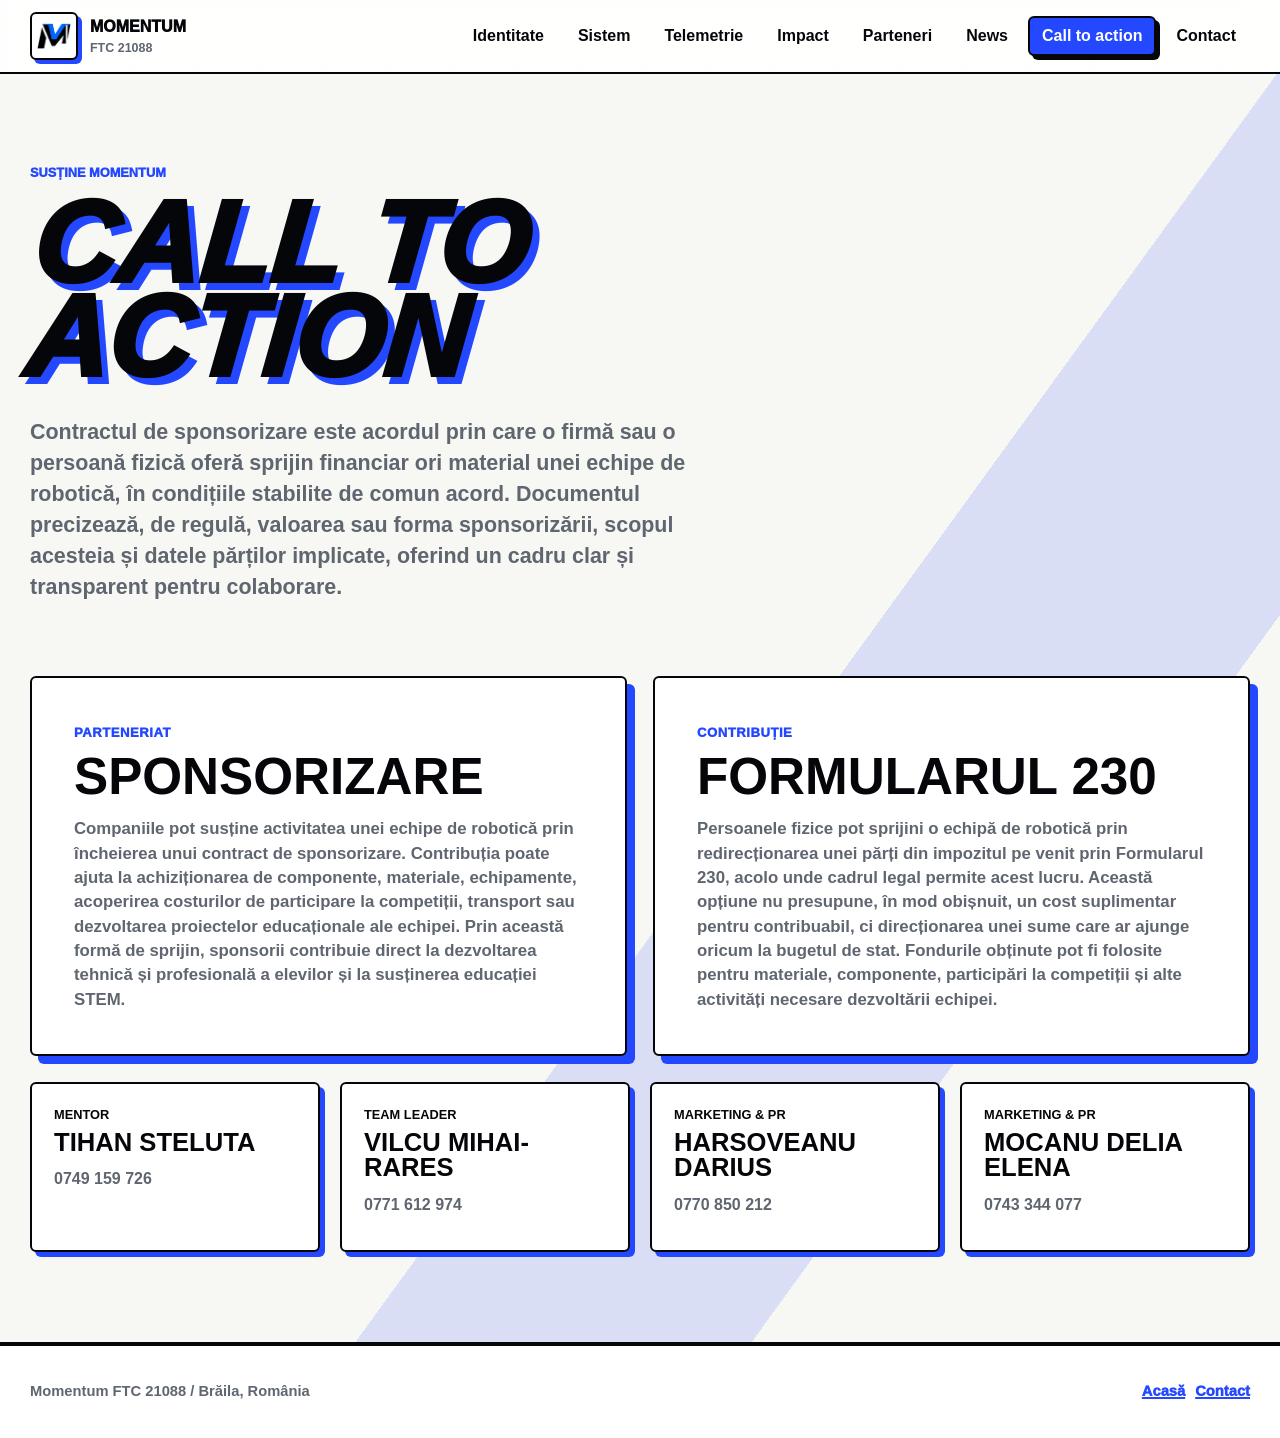
==== calltoaction.html @ b040249c "calltoaction Update" ====
<!doctype html>
<html lang="ro">
  <head>
    <meta charset="utf-8">
    <meta name="viewport" content="width=device-width, initial-scale=1">
    <title>Call to action | Momentum FTC 21088</title>
    <meta
      name="description"
      content="Informații despre sponsorizarea Momentum FTC 21088 și Formularul 230."
    >
    <meta name="theme-color" content="#f7f7f4">
    <link rel="icon" type="image/png" href="assets/favicon.png">
    <link rel="apple-touch-icon" href="assets/favicon.png">
    <link rel="stylesheet" href="assets/styles.css">
    <script src="assets/main.js" defer></script>
  </head>
  <body>
    <a class="skip-link" href="#continut">Sari la conținut</a>

    <header class="site-header">
      <div class="nav-shell">
        <a class="brand" href="index.html#top" aria-label="Momentum FTC 21088 — pagina principală">
          <span class="brand-mark" aria-hidden="true">
            <img src="assets/logo-removebg-preview.png" alt="">
          </span>
          <span>
            <strong>Momentum</strong>
            <small>FTC 21088</small>
          </span>
        </a>

        <button class="menu-toggle" type="button" data-menu-toggle aria-expanded="false" aria-controls="site-nav">
          Meniu
        </button>

        <nav class="site-nav" id="site-nav" data-site-nav aria-label="Navigație principală">
          <a href="index.html#identitate">Identitate</a>
          <a href="index.html#robot">Sistem</a>
          <a href="index.html#telemetry">Telemetrie</a>
          <a href="index.html#olimpiade">Impact</a>
          <a href="index.html#parteneri">Parteneri</a>
          <a href="news.html" data-news-link>News</a>
          <a href="contract.html" aria-current="page">Call to action</a>
          <a href="index.html#contact">Contact</a>
        </nav>
      </div>
    </header>

    <main id="continut">
      <section class="news-hero contract-hero">
        <div class="section-inner contract-hero-grid">
          <div class="contract-intro">
            <p class="eyebrow">Susține Momentum</p>
            <h1 class="news-title contract-title">Call to action</h1>
            <p class="news-lede">
              Contractul de sponsorizare este acordul prin care o firmă sau o persoană fizică oferă sprijin financiar ori material unei echipe de robotică, în condițiile stabilite de comun acord. Documentul precizează, de regulă, valoarea sau forma sponsorizării, scopul acesteia și datele părților implicate, oferind un cadru clar și transparent pentru colaborare.
            </p>
          </div>

          <div class="contract-offer-layout">
            <div class="contract-card-grid">
              <article class="contract-card">
                <span>Parteneriat</span>
                <h2>Sponsorizare</h2>
                <p>
                  Companiile pot susține activitatea unei echipe de robotică prin încheierea unui contract de sponsorizare. Contribuția poate ajuta la achiziționarea de componente, materiale, echipamente, acoperirea costurilor de participare la competiții, transport sau dezvoltarea proiectelor educaționale ale echipei. Prin această formă de sprijin, sponsorii contribuie direct la dezvoltarea tehnică și profesională a elevilor și la susținerea educației STEM.
                </p>
              </article>

              <article class="contract-card">
                <span>Contribuție</span>
                <h2>Formularul 230</h2>
                <p>
                  Persoanele fizice pot sprijini o echipă de robotică prin redirecționarea unei părți din impozitul pe venit prin Formularul 230, acolo unde cadrul legal permite acest lucru. Această opțiune nu presupune, în mod obișnuit, un cost suplimentar pentru contribuabil, ci direcționarea unei sume care ar ajunge oricum la bugetul de stat. Fondurile obținute pot fi folosite pentru materiale, componente, participări la competiții și alte activități necesare dezvoltării echipei.
                </p>
              </article>
            </div>

            <div class="contract-contact-grid" aria-label="Persoane de contact">
              <article class="contract-contact-card">
                
                <strong>Mentor</strong>
                <h3>Tihan Steluta</h3>
                <p>0749 159 726</p>
              </article>
              <article class="contract-contact-card">
                
                <strong>Team Leader</strong>
                <h3>Vilcu Mihai-Rares</h3>
                <p>0771 612 974</p>
              </article>
              <article class="contract-contact-card">
                
                <strong>Marketing & PR</strong>
                <h3>Harsoveanu Darius</h3>
                <p>0770 850 212</p>
              </article>
              <article class="contract-contact-card">
                
                <strong>Marketing & PR</strong>
                <h3>Mocanu Delia Elena</h3>
                <p>0743 344 077</p>
              </article>
            </div>
          </div>
        </div>
      </section>
    </main>

    <footer class="site-footer">
      <div class="section-inner footer-grid">
        <p>Momentum FTC 21088 / Brăila, România</p>
        <p>
          <a href="index.html#top">Acasă</a>
          <a href="index.html#contact">Contact</a>
        </p>
      </div>
    </footer>
  </body>
</html>
---- assets/styles.css ----
:root {
  color-scheme: light;
  --bg: #f7f7f4;
  --paper: #ffffff;
  --ink: #050609;
  --muted: #5f6670;
  --line: #050609;
  --soft: #e7e9ec;
  --blue: #2348ff;
  --blue-dark: #1229b8;
  --silver: #dfe3e8;
  --red: #e4392e;
  --shadow: 8px 8px 0 var(--blue);
  --radius: 6px;
  --max: 1220px;
}

* {
  box-sizing: border-box;
}

html {
  scroll-behavior: smooth;
}

body {
  margin: 0;
  background:
    linear-gradient(90deg, rgba(35, 72, 255, 0.07) 1px, transparent 1px) 0 0 / 64px 64px,
    linear-gradient(rgba(5, 6, 9, 0.04) 1px, transparent 1px) 0 0 / 64px 64px,
    var(--bg);
  color: var(--ink);
  font-family: "Segoe UI", Arial, sans-serif;
  line-height: 1.45;
  text-rendering: optimizeLegibility;
  overflow-x: hidden;
  overflow-x: clip;
}

body,
button,
input,
textarea {
  letter-spacing: 0;
}

a {
  color: inherit;
  text-decoration: none;
}

img {
  display: block;
  max-width: 100%;
}

button {
  font: inherit;
}

.skip-link {
  position: fixed;
  left: 16px;
  top: -60px;
  z-index: 40;
  border: 2px solid var(--line);
  border-radius: var(--radius);
  background: var(--paper);
  color: var(--ink);
  padding: 10px 14px;
  font-weight: 900;
  transition: top 0.2s ease;
}

.skip-link:focus {
  top: 16px;
}

.section-inner,
.nav-shell,
.hero-shell {
  width: min(100% - 32px, var(--max));
  margin: 0 auto;
}

.site-header {
  position: sticky;
  top: 0;
  z-index: 30;
  border-bottom: 2px solid var(--line);
  background: color-mix(in srgb, var(--paper) 90%, transparent);
  backdrop-filter: blur(16px);
}

.nav-shell {
  min-height: 72px;
  display: flex;
  align-items: center;
  justify-content: space-between;
  gap: 20px;
}

.brand {
  display: inline-flex;
  align-items: center;
  gap: 12px;
  min-width: max-content;
}

.brand-mark {
  width: 48px;
  height: 48px;
  display: grid;
  place-items: center;
  border: 2px solid var(--line);
  border-radius: var(--radius);
  background: var(--paper);
  box-shadow: 4px 4px 0 var(--blue);
  overflow: hidden;
}

.brand-mark img {
  width: 34px;
  height: 34px;
  object-fit: contain;
}

.brand strong,
.brand small {
  display: block;
}

.brand strong {
  font-size: 1rem;
  font-weight: 1000;
  text-transform: uppercase;
}

.brand small {
  color: var(--muted);
  font-size: 0.78rem;
  font-weight: 800;
}

.site-nav {
  display: flex;
  align-items: center;
  gap: 6px;
}

.site-nav a,
.menu-toggle {
  min-height: 40px;
  display: inline-flex;
  align-items: center;
  justify-content: center;
  border: 2px solid transparent;
  border-radius: var(--radius);
  background: transparent;
  color: var(--ink);
  padding: 0 12px;
  font-weight: 900;
  cursor: pointer;
}

.site-nav a:hover,
.site-nav a:focus-visible,
.menu-toggle:focus-visible {
  border-color: var(--line);
  box-shadow: 4px 4px 0 var(--blue);
  outline: none;
}

.site-nav a[aria-current="page"] {
  border-color: var(--line);
  background: var(--blue);
  color: #ffffff;
  box-shadow: 4px 4px 0 var(--line);
}

.site-nav a[data-news-link] {
  position: relative;
}

.site-nav a[data-news-link].has-news-notification::after {
  position: absolute;
  right: -9px;
  bottom: -9px;
  width: 26px;
  height: 26px;
  display: grid;
  place-items: center;
  border: 2px solid var(--line);
  border-radius: 50%;
  background: var(--blue);
  box-shadow: 0 0 0 2px var(--paper);
  color: #fff;
  content: "+1";
  font-size: 0.7rem;
  font-weight: 1000;
  line-height: 1;
  animation: notification-pop 0.35s ease-out both;
}

@keyframes notification-pop {
  from {
    opacity: 0;
    transform: scale(0.4);
  }

  to {
    opacity: 1;
    transform: scale(1);
  }
}

.menu-toggle {
  border-color: var(--line);
  background: var(--paper);
}

.menu-toggle {
  display: none;
}

.hero-card {
  position: relative;
  padding: clamp(36px, 5vw, 70px) 0 clamp(46px, 7vw, 90px);
  background:
    linear-gradient(126deg, transparent 0 58%, rgba(35, 72, 255, 0.13) 58% 72%, transparent 72%),
    var(--bg);
}

.hero-card::after {
  content: "";
  position: absolute;
  left: 0;
  right: 0;
  bottom: 0;
  height: 18px;
  border-block: 2px solid var(--line);
  background:
    repeating-linear-gradient(90deg, var(--line) 0 22px, var(--paper) 22px 44px);
}

.hero-shell {
  display: grid;
  grid-template-columns: minmax(0, 0.95fr) minmax(340px, 0.68fr);
  gap: clamp(28px, 5vw, 72px);
  align-items: center;
}

.hero-copy {
  min-width: 0;
}

.eyebrow {
  margin: 0 0 14px;
  color: var(--blue);
  font-size: 0.8rem;
  font-weight: 1000;
  text-transform: uppercase;
}

.wordmark {
  position: relative;
  display: grid;
  gap: clamp(2px, 0.7vw, 10px);
  width: min(100%, 760px);
}

.wordmark span,
.wordmark strong {
  position: relative;
  display: block;
  color: var(--ink);
  font-family: "Trebuchet MS", "Segoe UI Black", Arial, sans-serif;
  font-style: italic;
  font-weight: 1000;
  line-height: 0.78;
  text-transform: uppercase;
  text-shadow:
    0.075em 0.075em 0 var(--blue),
    0 0.09em 0.24em rgba(5, 6, 9, 0.18);
  transform: skewX(-8deg);
}

.wordmark span {
  font-size: clamp(4.4rem, 9.4vw, 8rem);
}

.wordmark strong {
  padding-left: clamp(62px, 11vw, 150px);
  font-size: clamp(3.4rem, 7.4vw, 6.35rem);
}

.hero-statement {
  max-width: 760px;
  margin: 28px 0 0;
  color: var(--muted);
  font-size: clamp(1.05rem, 2vw, 1.3rem);
  font-weight: 650;
}

.hero-actions,
.partner-actions {
  display: flex;
  flex-wrap: wrap;
  gap: 12px;
  margin-top: 30px;
}

.button {
  min-height: 48px;
  display: inline-flex;
  align-items: center;
  justify-content: center;
  border: 2px solid var(--line);
  border-radius: var(--radius);
  background: var(--paper);
  color: var(--ink);
  padding: 0 18px;
  font-weight: 1000;
  text-transform: uppercase;
  transition:
    transform 0.16s ease,
    box-shadow 0.16s ease,
    background 0.16s ease;
}

.button:hover,
.button:focus-visible {
  transform: translate(-2px, -2px);
  box-shadow: 6px 6px 0 var(--blue);
  outline: none;
}

.button.primary {
  background: var(--blue);
  color: #ffffff;
}

.button.ghost {
  background: transparent;
}

.button.quiet {
  background: var(--paper);
}

.hero-image {
  position: relative;
  min-height: clamp(430px, 54vw, 650px);
  margin: 0;
  border: 2px solid var(--line);
  border-radius: var(--radius);
  overflow: hidden;
  background: var(--paper);
  box-shadow: var(--shadow);
  transform: skewX(-3deg);
}

.hero-image img {
  position: absolute;
  inset: -1px;
  width: calc(100% + 2px);
  height: calc(100% + 2px);
  object-fit: cover;
  object-position: center;
  transform: none;
  filter: saturate(1.08) contrast(1.05);
}

.hero-image::after {
  content: "";
  position: absolute;
  inset: 0;
  background:
    linear-gradient(0deg, rgba(0, 0, 0, 0.78), transparent 58%),
    linear-gradient(135deg, rgba(35, 72, 255, 0.5), transparent 38%);
}

.hero-image figcaption {
  position: absolute;
  left: clamp(22px, 4vw, 42px);
  right: clamp(22px, 4vw, 42px);
  bottom: clamp(24px, 4vw, 44px);
  z-index: 1;
  color: #ffffff;
  transform: skewX(3deg);
}

.hero-image figcaption span,
.fact-card span,
.identity-card span,
.event-card span,
.timeline-card span,
.impact-card span,
.sponsor-card span,
.contact-card span {
  display: block;
  margin-bottom: 8px;
  color: var(--blue);
  font-size: 0.78rem;
  font-weight: 1000;
  text-transform: uppercase;
}

.hero-image figcaption span {
  color: #d8e0ff;
}

.hero-image figcaption strong {
  display: block;
  max-width: 420px;
  font-size: clamp(1.45rem, 2.7vw, 2.5rem);
  line-height: 1;
  font-weight: 1000;
  text-transform: uppercase;
}

.facts-strip {
  border-block: 2px solid var(--line);
  background: var(--ink);
  color: #ffffff;
}

.facts-grid {
  display: grid;
  grid-template-columns: repeat(4, minmax(0, 1fr));
}

.fact-card {
  min-height: 118px;
  padding: 20px;
  border-left: 2px solid rgba(255, 255, 255, 0.2);
}

.fact-card:last-child {
  border-right: 2px solid rgba(255, 255, 255, 0.2);
}

.fact-card strong {
  display: block;
  color: #ffffff;
  font-size: clamp(1.45rem, 3vw, 2.5rem);
  line-height: 1;
  font-weight: 1000;
  text-transform: uppercase;
}

.section-block {
  padding: clamp(74px, 10vw, 126px) 0;
  overflow-x: clip;
}

.intro-section {
  background: var(--paper);
}

.intro-grid {
  display: grid;
  grid-template-columns: 1fr;
  gap: clamp(18px, 3vw, 30px);
  align-items: start;
  max-width: 980px;
}

.intro-grid h1,
.section-header h2,
.telemetry-head h2,
.partner-layout h2,
.contact-layout h2 {
  margin: 0;
  color: var(--ink);
  max-width: 1020px;
  font-size: clamp(3.1rem, 6.7vw, 6.4rem);
  line-height: 0.88;
  font-weight: 1000;
  text-transform: uppercase;
  text-wrap: balance;
  text-shadow: 0.06em 0.06em 0 var(--blue);
}

.intro-grid p:not(.eyebrow),
.section-header p:not(.eyebrow),
.telemetry-head p,
.partner-layout p,
.contact-layout p {
  margin: 0;
  max-width: 760px;
  color: var(--muted);
  font-size: clamp(1.05rem, 2vw, 1.28rem);
  font-weight: 650;
}

.media-band {
  display: grid;
  grid-template-columns: 1.35fr 0.8fr 0.8fr;
  min-height: clamp(430px, 55vw, 720px);
  border-block: 2px solid var(--line);
  background: var(--ink);
}

.media-panel {
  position: relative;
  min-height: 360px;
  overflow: hidden;
  border-right: 2px solid var(--line);
}

.media-panel img {
  position: absolute;
  inset: 0;
  width: 100%;
  height: 100%;
  object-fit: cover;
  filter: grayscale(0.1) saturate(1.05) contrast(1.08);
  transition: transform 0.5s ease;
}

.media-panel:hover img {
  transform: scale(1.035);
}

.media-panel::after {
  content: "";
  position: absolute;
  inset: 0;
  background:
    linear-gradient(0deg, rgba(0, 0, 0, 0.78), transparent 60%),
    linear-gradient(135deg, rgba(35, 72, 255, 0.35), transparent 42%);
}

.media-panel.blue::after {
  background:
    linear-gradient(0deg, rgba(0, 0, 0, 0.82), transparent 56%),
    linear-gradient(135deg, rgba(35, 72, 255, 0.68), transparent 56%);
}

.media-panel span {
  position: absolute;
  left: clamp(22px, 3vw, 42px);
  right: clamp(22px, 3vw, 42px);
  bottom: clamp(24px, 4vw, 46px);
  z-index: 1;
  color: #ffffff;
  font-size: clamp(2rem, 4vw, 4.2rem);
  line-height: 0.92;
  font-weight: 1000;
  text-transform: uppercase;
  text-shadow: 0.08em 0.08em 0 var(--blue);
}

.systems-section {
  background:
    linear-gradient(120deg, transparent 0 66%, rgba(35, 72, 255, 0.12) 66% 100%),
    var(--bg);
}

.section-header,
.telemetry-head {
  display: grid;
  grid-template-columns: 1fr;
  gap: clamp(16px, 3vw, 28px);
  align-items: start;
  margin-bottom: clamp(34px, 6vw, 64px);
}

.identity-grid,
.telemetry-grid,
.event-grid,
.timeline-grid,
.impact-grid,
.tier-grid,
.sponsor-grid,
.contact-grid {
  display: grid;
  gap: 16px;
}

.identity-grid {
  grid-template-columns: repeat(4, minmax(0, 1fr));
}

.identity-card,
.telemetry-card,
.notes-card,
.event-card,
.timeline-card,
.impact-card,
.tier-card,
.sponsor-card,
.contact-card {
  border: 2px solid var(--line);
  border-radius: var(--radius);
  background: var(--paper);
  box-shadow: var(--shadow);
}

.identity-card {
  min-height: 310px;
  padding: 22px;
}

.identity-card h3,
.event-card h3,
.timeline-card h3,
.impact-card h3,
.tier-card h3,
.sponsor-card h3,
.contact-card h3 {
  margin: 0;
  font-size: 1.24rem;
  line-height: 1.08;
  font-weight: 1000;
  text-transform: uppercase;
}

.identity-card p,
.event-card p,
.timeline-card p,
.impact-card p,
.tier-card p,
.contact-card a {
  margin: 14px 0 0;
  color: var(--muted);
  font-weight: 650;
}

.telemetry-section {
  border-block: 2px solid var(--line);
  background: var(--ink);
  color: #ffffff;
}

.telemetry-section .eyebrow,
.telemetry-section .telemetry-head h2 {
  color: #ffffff;
}

.telemetry-section .telemetry-head h2 {
  text-shadow: 0.06em 0.06em 0 var(--blue);
}

.telemetry-head p {
  color: #c8ced8;
}

.telemetry-grid {
  grid-template-columns: repeat(3, minmax(0, 1fr));
  margin-bottom: 18px;
}

.telemetry-card {
  min-height: 190px;
  padding: 24px;
  background: #ffffff;
  color: #050609;
}

.telemetry-card strong {
  display: block;
  font-size: clamp(3.5rem, 7vw, 6.8rem);
  line-height: 0.82;
  font-weight: 1000;
  text-shadow: 0.06em 0.06em 0 var(--blue);
}

.telemetry-card span {
  display: block;
  margin-top: 16px;
  color: #050609;
  font-weight: 1000;
  text-transform: uppercase;
}

.telemetry-card p {
  margin: 7px 0 0;
  color: #535b63;
  font-weight: 700;
}

.stats-layout {
  display: grid;
  grid-template-columns: minmax(0, 1fr) 360px;
  gap: 18px;
  align-items: stretch;
}

.table-wrap {
  overflow-x: auto;
  border: 2px solid #ffffff;
  border-radius: var(--radius);
  background: #ffffff;
  box-shadow: 8px 8px 0 var(--blue);
}

table {
  width: 100%;
  min-width: 780px;
  border-collapse: collapse;
  color: #050609;
}

th,
td {
  padding: 18px;
  border-bottom: 2px solid #050609;
  text-align: left;
}

thead th {
  background: #050609;
  color: #ffffff;
  font-size: 0.76rem;
  font-weight: 1000;
  text-transform: uppercase;
}

tbody tr:last-child th,
tbody tr:last-child td {
  border-bottom: 0;
}

tbody th span {
  display: block;
  margin-top: 4px;
  color: #5f6670;
  font-size: 0.82rem;
  font-weight: 800;
}

tbody td {
  font-weight: 1000;
}

.notes-card {
  padding: 22px;
  background:
    linear-gradient(135deg, rgba(35, 72, 255, 0.28), transparent 42%),
    #ffffff;
  color: #050609;
}

.notes-card h3 {
  margin: 0 0 16px;
  font-size: 1.3rem;
  font-weight: 1000;
  text-transform: uppercase;
}

.notes-card ul,
.check-list {
  display: grid;
  gap: 12px;
  margin: 0;
  padding: 0;
  list-style: none;
}

.notes-card li,
.check-list li {
  position: relative;
  padding-left: 26px;
  color: #333943;
  font-weight: 700;
}

.check-list li {
  color: var(--muted);
}

.notes-card li::before,
.check-list li::before {
  content: "";
  position: absolute;
  left: 0;
  top: 0.66em;
  width: 14px;
  height: 4px;
  background: var(--blue);
}

.source-links {
  display: flex;
  flex-wrap: wrap;
  gap: 10px;
  margin-top: 24px;
}

.telemetry-status {
  margin: 22px 0 0;
  border-top: 2px solid var(--line);
  padding-top: 14px;
  color: #5f6670;
  font-size: 0.8rem;
  font-weight: 900;
}

.telemetry-status.is-live {
  color: var(--blue-dark);
}

.source-links a,
.site-footer a {
  color: var(--blue);
  font-weight: 1000;
  text-decoration: underline;
  text-decoration-thickness: 2px;
}

.event-grid {
  grid-template-columns: repeat(3, minmax(0, 1fr));
  margin-top: 18px;
}

.event-card {
  padding: 20px;
  background: #ffffff;
  color: #050609;
}

.event-card span {
  color: var(--blue);
}

.event-card dl {
  display: grid;
  grid-template-columns: repeat(2, minmax(0, 1fr));
  gap: 12px;
  margin: 22px 0 0;
}

.event-card dt {
  color: #5f6670;
  font-size: 0.72rem;
  font-weight: 1000;
  text-transform: uppercase;
}

.event-card dd {
  margin: 2px 0 0;
  font-weight: 1000;
}

.timeline-section {
  background:
    linear-gradient(126deg, rgba(35, 72, 255, 0.12) 0 28%, transparent 28%),
    var(--bg);
}

.timeline-layout {
  display: grid;
  grid-template-columns: 1fr;
  gap: clamp(24px, 5vw, 54px);
  align-items: start;
}

.timeline-grid {
  grid-template-columns: repeat(2, minmax(0, 1fr));
}

.timeline-card {
  min-height: 250px;
  padding: 24px;
}

.timeline-card strong {
  display: block;
  margin-bottom: 22px;
  color: var(--ink);
  font-size: clamp(2.1rem, 4vw, 3.4rem);
  line-height: 0.9;
  font-weight: 1000;
  text-transform: uppercase;
  text-shadow: 0.06em 0.06em 0 var(--blue);
}

.impact-section {
  background: var(--paper);
}

.impact-layout,
.partner-layout,
.contact-layout {
  display: grid;
  grid-template-columns: minmax(420px, 0.9fr) minmax(0, 1.1fr);
  gap: clamp(30px, 4vw, 58px);
  align-items: start;
}

.impact-layout,
.partner-layout {
  grid-template-columns: 1fr;
  gap: clamp(24px, 5vw, 54px);
}

.partner-layout > div:first-child {
  max-width: 820px;
}

.impact-grid {
  grid-template-columns: repeat(2, minmax(0, 1fr));
}

.impact-card {
  min-height: 220px;
  padding: 24px;
}

.impact-card span {
  color: var(--red);
}

.partner-section {
  border-block: 2px solid var(--line);
  background:
    linear-gradient(135deg, transparent 0 55%, rgba(35, 72, 255, 0.12) 55%),
    var(--bg);
  padding-bottom: clamp(24px, 4vw, 42px);
}

.partner-layout .check-list {
  margin-top: 24px;
}

.tier-grid {
  grid-template-columns: 1fr;
}

.tier-card {
  padding: 24px;
}

.section-header.narrow {
  max-width: 760px;
}

.sponsor-section {
  padding-top: clamp(38px, 5vw, 58px);
}

.sponsor-grid {
  grid-template-columns: repeat(3, minmax(0, 1fr));
}

.contact-grid {
  grid-template-columns: repeat(2, minmax(0, 1fr));
}

.sponsor-card {
  min-height: 190px;
  display: flex;
  flex-direction: column;
  justify-content: space-between;
  padding: 22px;
}

.sponsor-mark,
.sponsor-card img {
  width: 64px;
  height: 64px;
  display: grid;
  place-items: center;
  border: 2px solid var(--line);
  border-radius: var(--radius);
  background: var(--paper);
  color: var(--ink);
  font-size: 1.9rem;
  font-weight: 1000;
  text-shadow: 4px 4px 0 var(--blue);
}

.logo-wall {
  display: grid;
  gap: 18px;
  margin-top: clamp(8px, 2vw, 24px);
  overflow: hidden;
  border-block: 2px solid var(--line);
  background:
    linear-gradient(90deg, rgba(35, 72, 255, 0.08) 1px, transparent 1px) 0 0 / 64px 64px,
    var(--paper);
  padding: clamp(22px, 4vw, 44px) 0;
}

.logo-marquee {
  overflow: hidden;
  -webkit-mask-image: linear-gradient(90deg, transparent, #000 8%, #000 92%, transparent);
  mask-image: linear-gradient(90deg, transparent, #000 8%, #000 92%, transparent);
}

.logo-track {
  width: max-content;
  display: flex;
  gap: 18px;
  padding: 0 18px;
  animation: logo-scroll 80s linear infinite;
}

.logo-wall .sponsor-card {
  flex: 0 0 clamp(210px, 18vw, 280px);
  min-height: 150px;
  display: grid;
  grid-template-columns: 78px minmax(0, 1fr);
  gap: 16px;
  align-items: center;
  justify-content: stretch;
  padding: 16px;
  background: var(--paper);
}

.logo-wall .sponsor-card img,
.logo-wall .sponsor-mark {
  width: 78px;
  height: 78px;
  object-fit: cover;
  filter: grayscale(0.15) contrast(1.06) saturate(1.08);
}

.logo-wall .sponsor-card h3 {
  font-size: 1.05rem;
}

.logo-wall .sponsor-card span {
  margin-bottom: 6px;
}

@keyframes logo-scroll {
  from {
    transform: translateX(0);
  }

  to {
    transform: translateX(-50%);
  }
}

.contact-section {
  border-top: 2px solid var(--line);
  background: var(--ink);
  color: #ffffff;
  padding-top: clamp(48px, 6vw, 78px);
  padding-bottom: clamp(74px, 9vw, 116px);
}

.contact-section .eyebrow,
.contact-section h2 {
  color: #ffffff;
}

.contact-section h2 {
  max-width: 500px;
  font-size: clamp(3rem, 4.2vw, 4.4rem);
  overflow-wrap: normal;
  word-break: normal;
  text-shadow: 0.06em 0.06em 0 var(--blue);
}

.contact-layout p {
  color: #c8ced8;
}

.team-email {
  display: inline-flex;
  max-width: 100%;
  margin-top: 18px;
  border: 2px solid #ffffff;
  border-radius: var(--radius);
  padding: 10px 12px;
  color: #ffffff;
  font-weight: 1000;
  line-height: 1.15;
  overflow-wrap: anywhere;
  word-break: break-word;
}

.contact-card {
  min-height: 180px;
  padding: 22px;
  border-color: #ffffff;
  background: #ffffff;
  color: #050609;
}

.contact-card a {
  display: block;
  overflow-wrap: anywhere;
  word-break: break-word;
}

.social-links {
  display: flex;
  flex-direction: column;
  align-items: flex-start;
  flex-wrap: wrap;
  gap: 10px;
  margin-top: 26px;
}

.social-links a {
  min-height: 42px;
  display: inline-flex;
  align-items: center;
  border: 2px solid #ffffff;
  border-radius: var(--radius);
  padding: 0 12px;
  color: #ffffff;
  font-weight: 1000;
  text-transform: uppercase;
}

.social-links a:hover,
.social-links a:focus-visible,
.team-email:hover,
.team-email:focus-visible,
.contact-card a:hover,
.contact-card a:focus-visible,
.source-links a:hover,
.source-links a:focus-visible,
.site-footer a:hover,
.site-footer a:focus-visible {
  color: var(--blue);
  outline: none;
}

.site-footer {
  border-top: 2px solid var(--line);
  background: var(--paper);
}

.footer-grid {
  min-height: 92px;
  display: flex;
  align-items: center;
  justify-content: space-between;
  gap: 24px;
  color: var(--muted);
  font-size: 0.92rem;
  font-weight: 800;
}

.footer-grid p {
  margin: 0;
}

.footer-grid p:last-child {
  display: flex;
  flex-wrap: wrap;
  gap: 10px;
  align-items: center;
}

.velocity-strip {
  display: block;
  width: 100%;
  height: 3px;
  background: #e10600;
}

.velocity-strip:focus-visible {
  height: 8px;
  outline: none;
}

.news-hero {
  position: relative;
  border-bottom: 2px solid var(--line);
  padding: clamp(52px, 7vw, 92px) 0;
  background:
    linear-gradient(126deg, transparent 0 58%, rgba(35, 72, 255, 0.14) 58% 76%, transparent 76%),
    var(--bg);
}

.news-hero-grid {
  display: grid;
  grid-template-columns: minmax(0, 0.9fr) minmax(360px, 0.7fr);
  gap: clamp(30px, 6vw, 76px);
  align-items: center;
}

.news-title {
  max-width: 780px;
  margin: 0;
  font-size: clamp(4rem, 8vw, 8.2rem);
  line-height: 0.82;
  font-style: italic;
  font-weight: 1000;
  text-transform: uppercase;
  text-wrap: balance;
  text-shadow: 0.065em 0.065em 0 var(--blue);
  transform: skewX(-5deg);
}

.news-lede {
  max-width: 690px;
  margin: 32px 0 0;
  color: var(--muted);
  font-size: clamp(1.08rem, 2vw, 1.34rem);
  font-weight: 700;
}

.organizer-band {
  min-height: 500px;
  width: min(145%, 780px);
  display: flex;
  align-items: center;
  justify-self: center;
  margin: 0;
}

.organizer-band-art {
  position: relative;
  width: 100%;
}

.organizer-band img {
  width: 100%;
  max-width: none;
  height: auto;
}

.organizer-link {
  position: absolute;
  top: 0;
  bottom: 0;
  cursor: pointer;
}

.organizer-link:focus-visible {
  border-radius: var(--radius);
  outline: 3px solid var(--blue);
  outline-offset: 4px;
}

.paper-hub-link {
  left: 0;
  width: 34%;
}

.see-first-link {
  left: 34%;
  width: 44%;
}

.event-details-strip {
  position: relative;
  overflow: hidden;
  padding-top: 22px;
  border-block: 2px solid var(--line);
  background: var(--ink);
  color: #fff;
}

.event-details-strip::before {
  position: absolute;
  inset: 0 0 auto;
  height: 20px;
  border-bottom: 2px solid var(--line);
  background: repeating-linear-gradient(
    90deg,
    var(--ink) 0 22px,
    var(--paper) 22px 44px
  );
  content: "";
}

.event-details-grid {
  display: grid;
  grid-template-columns: repeat(3, minmax(0, 1fr));
}

.event-detail {
  min-height: 125px;
  padding: 22px;
  border-left: 2px solid rgba(255, 255, 255, 0.22);
}

.event-detail:last-child {
  border-right: 2px solid rgba(255, 255, 255, 0.22);
}

.event-detail span {
  display: block;
  margin-bottom: 10px;
  color: var(--blue);
  font-size: 0.8rem;
  font-weight: 900;
  letter-spacing: 0.04em;
  text-transform: uppercase;
}

.event-detail strong {
  color: #fff;
  font-size: clamp(1.8rem, 4vw, 2.6rem);
  line-height: 1;
  text-transform: uppercase;
}

.contract-hero {
  min-height: calc(100vh - 72px);
  display: flex;
  align-items: flex-start;
}

.contract-hero-grid {
  display: grid;
  grid-template-columns: 1fr;
  gap: clamp(42px, 6vw, 72px);
  align-items: start;
}

.contract-intro {
  max-width: 940px;
}

.contract-title {
  font-size: clamp(4.4rem, 9vw, 8.8rem);
}

.contract-offer-layout {
  display: grid;
  gap: 26px;
}

.contract-card-grid {
  display: grid;
  grid-template-columns: repeat(2, minmax(0, 1fr));
  gap: 26px;
}

.contract-card {
  min-height: 230px;
  padding: clamp(26px, 4vw, 42px);
  border: 2px solid var(--line);
  border-radius: var(--radius);
  background: var(--paper);
  box-shadow: var(--shadow);
}

.contract-card > span {
  color: var(--blue);
  font-size: 0.82rem;
  font-weight: 1000;
  letter-spacing: 0.04em;
  text-transform: uppercase;
}

.contract-card h2 {
  margin: 10px 0 16px;
  font-size: clamp(2rem, 4vw, 3.2rem);
  line-height: 0.95;
  text-transform: uppercase;
}

.contract-card p {
  margin: 0;
  color: var(--muted);
  font-size: 1.05rem;
  font-weight: 700;
}

.contract-contact-grid {
  display: grid;
  grid-template-columns: repeat(4, minmax(0, 1fr));
  gap: 20px;
}

.contract-contact-card {
  min-height: 170px;
  padding: 22px;
  border: 2px solid var(--line);
  border-radius: var(--radius);
  background: var(--paper);
  box-shadow: 5px 5px 0 var(--blue);
}

.contract-contact-card span {
  display: block;
  margin-bottom: 18px;
  color: var(--blue);
  font-size: 0.75rem;
  font-weight: 1000;
  letter-spacing: 0.04em;
  text-transform: uppercase;
}

.contract-contact-card strong {
  display: block;
  font-size: 0.8rem;
  text-transform: uppercase;
}

.contract-contact-card h3 {
  margin: 5px 0 12px;
  font-size: clamp(1.25rem, 2vw, 1.7rem);
  line-height: 1;
  overflow-wrap: anywhere;
  text-transform: uppercase;
}

.contract-contact-card p {
  margin: 0;
  color: var(--muted);
  font-weight: 800;
}

.news-hero-image {
  position: relative;
  min-height: clamp(390px, 48vw, 590px);
  margin: 0;
  overflow: hidden;
  border: 2px solid var(--line);
  border-radius: var(--radius);
  background: var(--paper);
  box-shadow: var(--shadow);
}

.news-hero-image img {
  width: 100%;
  height: 100%;
  min-height: inherit;
  object-fit: cover;
  filter: saturate(1.04) contrast(1.06);
}

.news-hero-image::after {
  content: "";
  position: absolute;
  inset: 0;
  background:
    linear-gradient(0deg, rgba(5, 6, 9, 0.82), transparent 62%),
    linear-gradient(135deg, rgba(35, 72, 255, 0.5), transparent 45%);
}

.news-hero-image figcaption {
  position: absolute;
  z-index: 1;
  left: 24px;
  right: 24px;
  bottom: 24px;
  color: #ffffff;
  font-weight: 1000;
  text-transform: uppercase;
}

.noscript {
  padding: 72px 0;
}

@media (max-width: 1080px) {
  .hero-shell,
  .intro-grid,
  .section-header,
  .telemetry-head,
  .stats-layout,
  .timeline-layout,
  .impact-layout,
  .partner-layout,
  .contact-layout {
    grid-template-columns: 1fr;
  }

  .news-hero-grid {
    grid-template-columns: 1fr;
  }

  .contract-hero-grid {
    grid-template-columns: 1fr;
  }

  .contract-contact-grid {
    grid-template-columns: repeat(2, minmax(0, 1fr));
  }

  .organizer-band {
    width: 100%;
    min-height: auto;
  }

  .media-band {
    grid-template-columns: 1fr 1fr;
  }

  .media-panel.main-photo {
    grid-column: 1 / -1;
  }

  .identity-grid {
    grid-template-columns: repeat(2, minmax(0, 1fr));
  }

  .event-grid,
  .sponsor-grid,
  .contact-grid {
    grid-template-columns: 1fr;
  }
}

@media (max-width: 760px) {
  html,
  body {
    max-width: 100%;
    overflow-x: hidden;
    overflow-x: clip;
  }

  .nav-shell {
    min-height: 66px;
  }

  .menu-toggle {
    display: inline-flex;
  }

  .site-nav {
    position: absolute;
    left: 16px;
    right: 16px;
    top: calc(100% + 10px);
    display: none;
    flex-direction: column;
    align-items: stretch;
    gap: 8px;
    border: 2px solid var(--line);
    border-radius: var(--radius);
    background: var(--paper);
    padding: 12px;
    box-shadow: var(--shadow);
  }

  .site-nav.is-open {
    display: flex;
  }

  .site-nav a {
    justify-content: flex-start;
    width: 100%;
  }

  .hero-card {
    padding-top: 34px;
  }

  .wordmark {
    width: 100%;
    min-width: 0;
  }

  .wordmark span {
    font-size: clamp(2.9rem, 13vw, 4.35rem);
  }

  .wordmark strong {
    padding-left: clamp(28px, 9vw, 58px);
    font-size: clamp(2.45rem, 11vw, 3.7rem);
  }

  .hero-image {
    min-height: 360px;
    transform: none;
  }

  .hero-image img,
  .hero-image figcaption {
    transform: none;
  }

  .hero-image img {
    inset: 0;
    width: 100%;
    height: 100%;
  }

  .facts-grid,
  .event-details-grid,
  .media-band,
  .identity-grid,
  .telemetry-grid,
  .timeline-grid,
  .impact-grid {
    grid-template-columns: 1fr;
  }

  .event-detail {
    min-height: 100px;
    border-right: 2px solid rgba(255, 255, 255, 0.22);
    border-bottom: 2px solid rgba(255, 255, 255, 0.22);
  }

  .news-title {
    font-size: clamp(3.1rem, 15vw, 5rem);
  }

  .contract-hero {
    min-height: 0;
  }

  .contract-card {
    min-height: 0;
  }

  .contract-card-grid {
    grid-template-columns: 1fr;
  }

  .contract-contact-grid {
    grid-template-columns: 1fr;
  }

  .news-hero-image {
    min-height: 340px;
  }

  .fact-card {
    min-height: 96px;
    border-right: 2px solid rgba(255, 255, 255, 0.2);
    border-bottom: 2px solid rgba(255, 255, 255, 0.2);
  }

  .media-panel,
  .media-panel.main-photo {
    min-height: 320px;
    grid-column: auto;
  }

  .section-block {
    padding: 64px 0;
  }

  .intro-grid h1,
  .section-header h2,
  .telemetry-head h2,
  .partner-layout h2,
  .contact-layout h2 {
    max-width: 100%;
    font-size: clamp(2.25rem, 10.6vw, 3.45rem);
    overflow-wrap: anywhere;
    text-wrap: auto;
  }

  .partner-layout h2 {
    font-size: clamp(2.15rem, 10vw, 3.1rem);
  }

  .hero-statement,
  .intro-grid p:not(.eyebrow),
  .section-header p:not(.eyebrow),
  .telemetry-head p,
  .partner-layout p,
  .contact-layout p,
  .check-list,
  .tier-card p,
  .impact-card p,
  .timeline-card p,
  .event-card p,
  .identity-card p {
    max-width: 100%;
    overflow-wrap: anywhere;
    word-break: normal;
  }

  .identity-card,
  .telemetry-card,
  .notes-card,
  .event-card,
  .timeline-card,
  .impact-card,
  .tier-card,
  .sponsor-card,
  .contact-card {
    min-width: 0;
  }

  .button {
    min-width: 0;
    white-space: normal;
    text-align: center;
    line-height: 1.08;
  }

  .contact-section h2 {
    max-width: 100%;
    font-size: clamp(2.5rem, 12vw, 4.25rem);
  }

  .event-card dl {
    grid-template-columns: 1fr;
  }

  .footer-grid {
    min-height: auto;
    flex-direction: column;
    align-items: flex-start;
    padding: 24px 0;
  }
}

@media (prefers-reduced-motion: reduce) {
  .site-nav a[data-news-link].has-news-notification::after {
    animation: none;
  }
}

@media (max-width: 430px) {
  .section-inner,
  .nav-shell,
  .hero-shell {
    width: min(100% - 28px, var(--max));
  }

  .brand {
    min-width: 0;
  }

  .brand-mark {
    width: 42px;
    height: 42px;
    flex: 0 0 42px;
  }

  .brand-mark img {
    width: 30px;
    height: 30px;
  }

  .brand strong {
    font-size: 0.92rem;
  }

  .brand small {
    display: none;
  }

  .menu-toggle {
    padding: 0 12px;
  }

  .wordmark span {
    font-size: clamp(2.6rem, 12.3vw, 3.45rem);
  }

  .wordmark strong {
    padding-left: clamp(22px, 8vw, 42px);
    font-size: clamp(2.15rem, 10.4vw, 3rem);
  }

  .hero-actions,
  .partner-actions {
    flex-direction: column;
    align-items: stretch;
  }

  .button {
    width: 100%;
  }
}
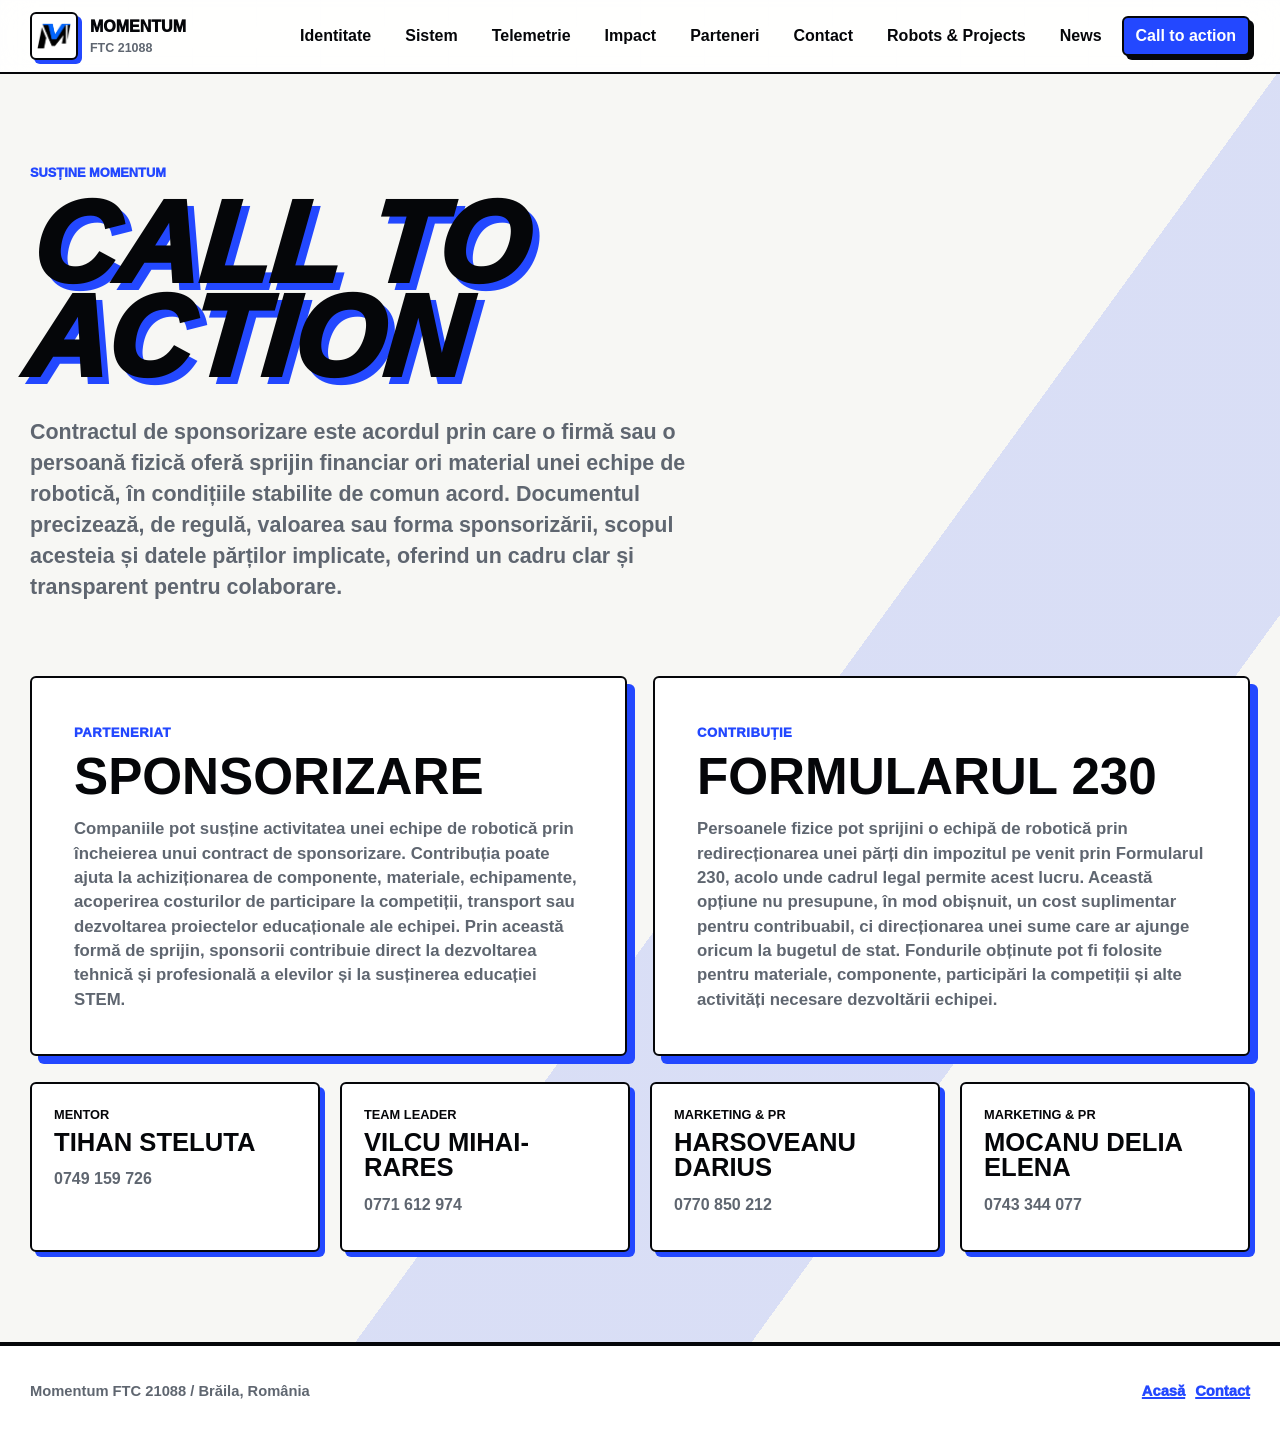
==== commit 0dd42ed1: "Scos poze cu shrek" ====
--- a/calltoaction.html
+++ b/calltoaction.html
@@ -39,9 +39,10 @@
           <a href="index.html#telemetry">Telemetrie</a>
           <a href="index.html#olimpiade">Impact</a>
           <a href="index.html#parteneri">Parteneri</a>
+          <a href="index.html#contact">Contact</a>
+          <a href="robots-projects.html">Robots &amp; Projects</a>
           <a href="news.html" data-news-link>News</a>
-          <a href="contract.html" aria-current="page">Call to action</a>
-          <a href="index.html#contact">Contact</a>
+          <a href="calltoaction.html" aria-current="page">Call to action</a>
         </nav>
       </div>
     </header>
--- a/assets/styles.css
+++ b/assets/styles.css
@@ -1444,71 +1444,219 @@
   text-transform: uppercase;
 }
 
+.projects-hero {
+  position: relative;
+  overflow: hidden;
+  border-bottom: 2px solid var(--line);
+  padding: clamp(70px, 10vw, 130px) 0;
+  background:
+    linear-gradient(122deg, transparent 0 58%, rgba(35, 72, 255, 0.14) 58% 76%, transparent 76%),
+    var(--bg);
+}
+
+.projects-hero::after {
+  position: absolute;
+  right: -7vw;
+  bottom: -13vw;
+  width: clamp(220px, 32vw, 520px);
+  aspect-ratio: 1;
+  border: clamp(28px, 5vw, 72px) solid var(--blue);
+  border-radius: 50%;
+  content: "";
+  opacity: 0.09;
+}
+
+.projects-hero-layout {
+  position: relative;
+  z-index: 1;
+  max-width: 940px;
+  margin-inline: auto;
+}
+
+.projects-hero h1 {
+  max-width: 900px;
+  margin: 0;
+  font-size: clamp(4.2rem, 9vw, 9rem);
+  font-style: italic;
+  font-weight: 1000;
+  line-height: 0.79;
+  text-transform: uppercase;
+  text-wrap: balance;
+  text-shadow: 0.06em 0.06em 0 var(--blue);
+  transform: skewX(-5deg);
+}
+
+.projects-hero h1 span {
+  color: var(--ink);
+  text-shadow: 0.06em 0.06em 0 var(--blue);
+}
+
+.projects-intro {
+  max-width: 780px;
+  margin: clamp(30px, 4vw, 48px) 0 0;
+  color: var(--muted);
+  font-size: clamp(1.08rem, 2vw, 1.35rem);
+  font-weight: 700;
+}
+
+.projects-catalog {
+  padding: clamp(74px, 10vw, 126px) 0;
+  background: var(--paper);
+}
+
+.project-group + .project-group {
+  margin-top: clamp(84px, 12vw, 150px);
+  border-top: 2px solid var(--line);
+  padding-top: clamp(74px, 10vw, 120px);
+}
+
+.project-group-heading {
+  margin-bottom: clamp(36px, 6vw, 64px);
+}
+
+.project-group-heading h2 {
+  max-width: 1040px;
+  margin: 0;
+  font-size: clamp(3rem, 6.5vw, 6.2rem);
+  font-weight: 1000;
+  line-height: 0.88;
+  text-transform: uppercase;
+  text-shadow: 0.06em 0.06em 0 var(--blue);
+  text-wrap: balance;
+}
+
+.projects-grid {
+  display: grid;
+  grid-template-columns: repeat(4, minmax(0, 1fr));
+  gap: clamp(22px, 3vw, 32px);
+  align-items: stretch;
+}
+
+.project-card {
+  grid-column: span 2;
+  min-width: 0;
+  overflow: hidden;
+  border: 2px solid var(--line);
+  border-radius: var(--radius);
+  background: var(--bg);
+  box-shadow: var(--shadow);
+}
+
+.project-card:last-child:nth-child(odd) {
+  grid-column: 2 / span 2;
+}
+
+.project-visual {
+  position: relative;
+  margin: 0;
+  overflow: hidden;
+  border-bottom: 2px solid var(--line);
+  background:
+    linear-gradient(135deg, rgba(35, 72, 255, 0.28), transparent 58%),
+    var(--ink);
+  aspect-ratio: 16 / 9;
+}
+
+.project-visual img {
+  width: 100%;
+  height: 100%;
+  object-fit: cover;
+  filter: saturate(1.04) contrast(1.06);
+  transition: transform 0.45s ease;
+}
+
+.project-card:hover .project-visual img {
+  transform: scale(1.035);
+}
+
+.project-visual::after {
+  position: absolute;
+  inset: 0;
+  background:
+    linear-gradient(0deg, rgba(5, 6, 9, 0.5), transparent 46%),
+    linear-gradient(135deg, rgba(35, 72, 255, 0.27), transparent 48%);
+  content: "";
+  pointer-events: none;
+}
+
+.project-visual-placeholder {
+  width: 100%;
+  height: 100%;
+  display: grid;
+  place-items: center;
+  color: rgba(255, 255, 255, 0.16);
+  font-size: clamp(6rem, 15vw, 12rem);
+  font-weight: 1000;
+  line-height: 1;
+}
+
+.project-card-body {
+  padding: clamp(24px, 4vw, 40px);
+}
+
+.project-meta {
+  display: flex;
+  flex-wrap: wrap;
+  align-items: center;
+  justify-content: space-between;
+  gap: 10px 18px;
+  margin-bottom: 18px;
+  font-size: 0.78rem;
+  font-weight: 1000;
+  text-transform: uppercase;
+}
+
+.project-meta span {
+  color: var(--blue);
+}
+
+.project-meta strong {
+  color: var(--muted);
+}
+
+.project-card h3 {
+  margin: 0;
+  font-size: clamp(2rem, 4.2vw, 3.7rem);
+  font-weight: 1000;
+  line-height: 0.92;
+  text-transform: uppercase;
+}
+
+.project-card p {
+  margin: 20px 0 0;
+  color: var(--muted);
+  font-size: 1.03rem;
+  font-weight: 700;
+}
+
+.project-group-empty {
+  grid-column: 2 / span 2;
+  margin: 0;
+  border: 2px dashed var(--line);
+  border-radius: var(--radius);
+  padding: clamp(34px, 6vw, 68px);
+  color: var(--muted);
+  font-size: 1.05rem;
+  font-weight: 800;
+  text-align: center;
+}
+
 .noscript {
   padding: 72px 0;
 }
 
-@media (max-width: 1080px) {
-  .hero-shell,
-  .intro-grid,
-  .section-header,
-  .telemetry-head,
-  .stats-layout,
-  .timeline-layout,
-  .impact-layout,
-  .partner-layout,
-  .contact-layout {
-    grid-template-columns: 1fr;
-  }
-
-  .news-hero-grid {
-    grid-template-columns: 1fr;
-  }
-
-  .contract-hero-grid {
-    grid-template-columns: 1fr;
-  }
-
-  .contract-contact-grid {
-    grid-template-columns: repeat(2, minmax(0, 1fr));
-  }
-
-  .organizer-band {
-    width: 100%;
-    min-height: auto;
-  }
-
-  .media-band {
-    grid-template-columns: 1fr 1fr;
-  }
-
-  .media-panel.main-photo {
-    grid-column: 1 / -1;
-  }
-
-  .identity-grid {
-    grid-template-columns: repeat(2, minmax(0, 1fr));
-  }
-
-  .event-grid,
-  .sponsor-grid,
-  .contact-grid {
-    grid-template-columns: 1fr;
-  }
-}
-
-@media (max-width: 760px) {
-  html,
-  body {
-    max-width: 100%;
-    overflow-x: hidden;
-    overflow-x: clip;
-  }
-
-  .nav-shell {
-    min-height: 66px;
-  }
-
+@media (max-width: 1180px) and (min-width: 1001px) {
+  .site-nav {
+    gap: 2px;
+  }
+
+  .site-nav a {
+    padding-inline: 7px;
+    font-size: 0.87rem;
+  }
+}
+
+@media (max-width: 1000px) {
   .menu-toggle {
     display: inline-flex;
   }
@@ -1537,6 +1685,97 @@
     justify-content: flex-start;
     width: 100%;
   }
+}
+
+@media (max-width: 1080px) {
+  .hero-shell,
+  .intro-grid,
+  .section-header,
+  .telemetry-head,
+  .stats-layout,
+  .timeline-layout,
+  .impact-layout,
+  .partner-layout,
+  .contact-layout {
+    grid-template-columns: 1fr;
+  }
+
+  .news-hero-grid {
+    grid-template-columns: 1fr;
+  }
+
+  .contract-hero-grid {
+    grid-template-columns: 1fr;
+  }
+
+  .contract-contact-grid {
+    grid-template-columns: repeat(2, minmax(0, 1fr));
+  }
+
+  .organizer-band {
+    width: 100%;
+    min-height: auto;
+  }
+
+  .media-band {
+    grid-template-columns: 1fr 1fr;
+  }
+
+  .media-panel.main-photo {
+    grid-column: 1 / -1;
+  }
+
+  .identity-grid {
+    grid-template-columns: repeat(2, minmax(0, 1fr));
+  }
+
+  .event-grid,
+  .sponsor-grid,
+  .contact-grid {
+    grid-template-columns: 1fr;
+  }
+}
+
+@media (max-width: 760px) {
+  html,
+  body {
+    max-width: 100%;
+    overflow-x: hidden;
+    overflow-x: clip;
+  }
+
+  .nav-shell {
+    min-height: 66px;
+  }
+
+  .menu-toggle {
+    display: inline-flex;
+  }
+
+  .site-nav {
+    position: absolute;
+    left: 16px;
+    right: 16px;
+    top: calc(100% + 10px);
+    display: none;
+    flex-direction: column;
+    align-items: stretch;
+    gap: 8px;
+    border: 2px solid var(--line);
+    border-radius: var(--radius);
+    background: var(--paper);
+    padding: 12px;
+    box-shadow: var(--shadow);
+  }
+
+  .site-nav.is-open {
+    display: flex;
+  }
+
+  .site-nav a {
+    justify-content: flex-start;
+    width: 100%;
+  }
 
   .hero-card {
     padding-top: 34px;
@@ -1590,6 +1829,24 @@
 
   .news-title {
     font-size: clamp(3.1rem, 15vw, 5rem);
+  }
+
+  .projects-hero h1 {
+    font-size: clamp(3.25rem, 14vw, 5.8rem);
+  }
+
+  .projects-grid {
+    grid-template-columns: 1fr;
+  }
+
+  .project-card,
+  .project-card:last-child:nth-child(odd),
+  .project-group-empty {
+    grid-column: auto;
+  }
+
+  .project-group-heading h2 {
+    font-size: clamp(2.7rem, 12vw, 4.6rem);
   }
 
   .contract-hero {
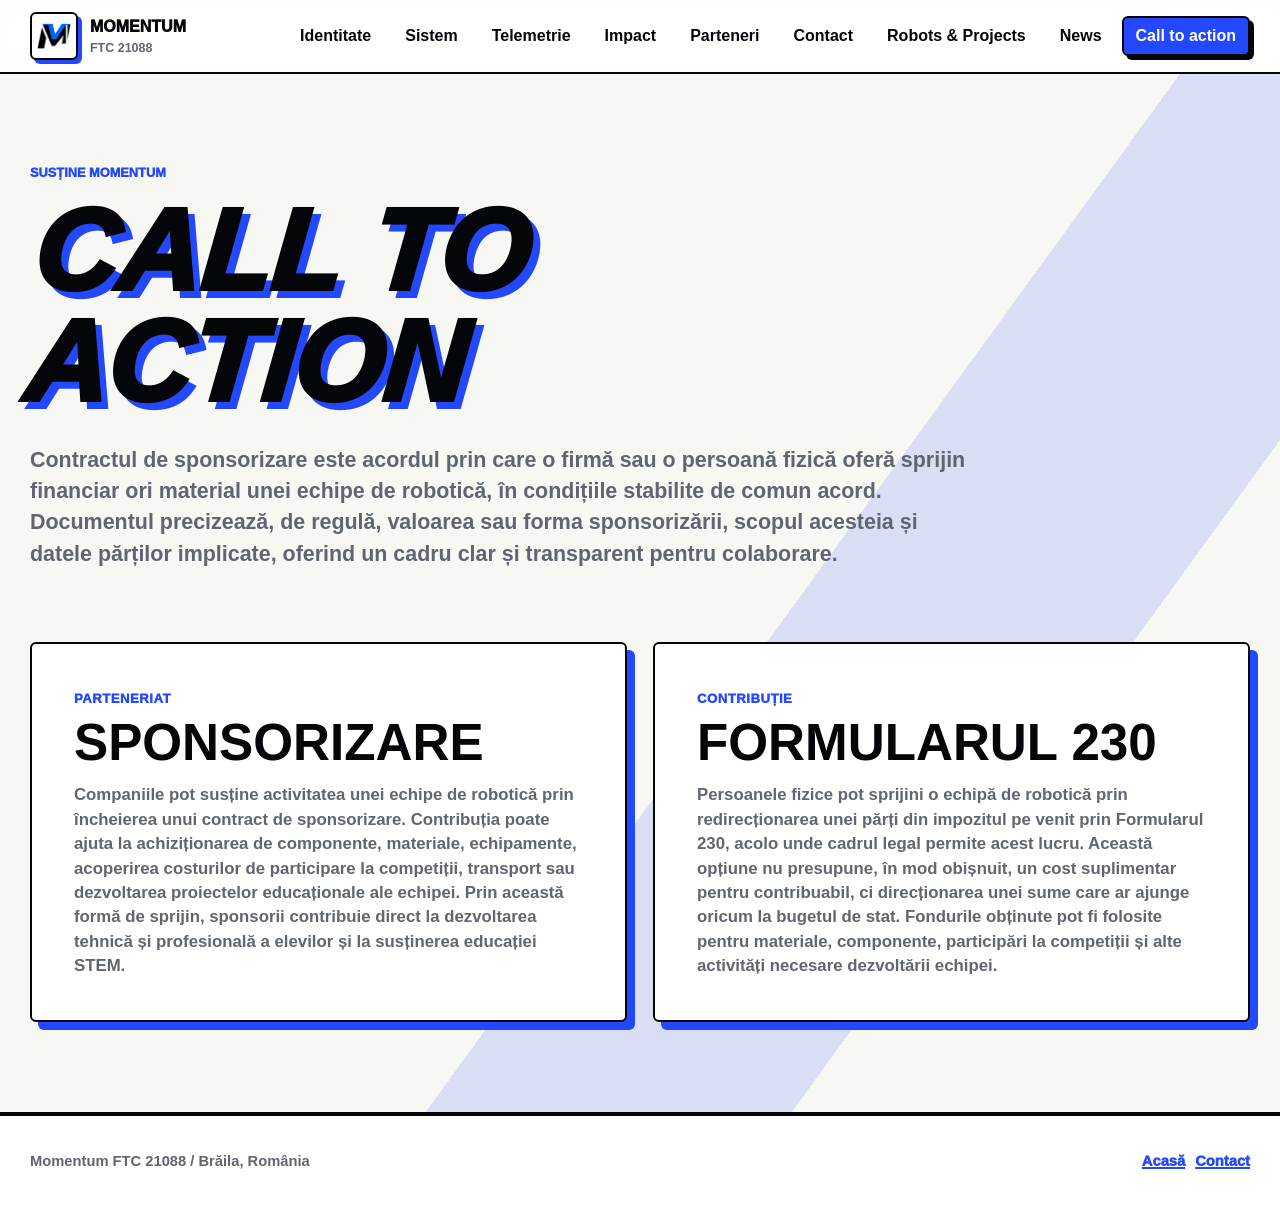
==== commit e217282f: "Adaugat synapse pagina" ====
--- a/calltoaction.html
+++ b/calltoaction.html
@@ -76,33 +76,6 @@
                 </p>
               </article>
             </div>
-
-            <div class="contract-contact-grid" aria-label="Persoane de contact">
-              <article class="contract-contact-card">
-                
-                <strong>Mentor</strong>
-                <h3>Tihan Steluta</h3>
-                <p>0749 159 726</p>
-              </article>
-              <article class="contract-contact-card">
-                
-                <strong>Team Leader</strong>
-                <h3>Vilcu Mihai-Rares</h3>
-                <p>0771 612 974</p>
-              </article>
-              <article class="contract-contact-card">
-                
-                <strong>Marketing & PR</strong>
-                <h3>Harsoveanu Darius</h3>
-                <p>0770 850 212</p>
-              </article>
-              <article class="contract-contact-card">
-                
-                <strong>Marketing & PR</strong>
-                <h3>Mocanu Delia Elena</h3>
-                <p>0743 344 077</p>
-              </article>
-            </div>
           </div>
         </div>
       </section>
--- a/assets/styles.css
+++ b/assets/styles.css
@@ -910,7 +910,7 @@
 }
 
 .impact-card span {
-  color: var(--red);
+  color: var(--blue);
 }
 
 .partner-section {
@@ -1172,18 +1172,62 @@
     var(--bg);
 }
 
-.news-hero-grid {
-  display: grid;
-  grid-template-columns: minmax(0, 0.9fr) minmax(360px, 0.7fr);
-  gap: clamp(30px, 6vw, 76px);
+.news-timeline-layout {
+  --timeline-dot-size: 38px;
+  position: relative;
+  display: grid;
+  grid-template-columns: var(--timeline-dot-size) minmax(0, 1fr) auto;
+  gap: clamp(18px, 3vw, 42px);
+  align-items: stretch;
+}
+
+.news-timeline-dot {
+  position: relative;
+  z-index: 1;
+  display: block;
+  width: var(--timeline-dot-size);
+  height: var(--timeline-dot-size);
+  margin-top: 34px;
+  border: 3px solid var(--line);
+  border-radius: 50%;
+  background: var(--blue);
+  box-shadow: 3px 3px 0 var(--ink);
+}
+
+.news-article {
+  position: relative;
+  z-index: 1;
+  min-width: 0;
+  width: 100%;
+  padding: clamp(24px, 4vw, 52px);
+  border: 2px solid var(--line);
+  border-radius: var(--radius);
+  background: var(--paper);
+  box-shadow: var(--shadow);
+}
+
+.news-date {
+  position: relative;
+  align-self: start;
+  display: flex;
   align-items: center;
+  justify-content: center;
+  min-width: 40px;
+  margin-top: 34px;
+  padding: 12px 0;
+  color: var(--blue);
+  font-size: 1.1rem;
+  font-weight: 1000;
+  text-transform: uppercase;
+  writing-mode: vertical-rl;
+  transform: none;
 }
 
 .news-title {
-  max-width: 780px;
+  max-width: 1120px;
   margin: 0;
-  font-size: clamp(4rem, 8vw, 8.2rem);
-  line-height: 0.82;
+  font-size: clamp(2.4rem, 4.2vw, 4.4rem);
+  line-height: 0.96;
   font-style: italic;
   font-weight: 1000;
   text-transform: uppercase;
@@ -1193,11 +1237,209 @@
 }
 
 .news-lede {
-  max-width: 690px;
-  margin: 32px 0 0;
+  max-width: none;
+  margin: 28px 0 0;
   color: var(--muted);
   font-size: clamp(1.08rem, 2vw, 1.34rem);
   font-weight: 700;
+}
+
+.news-lede a {
+  color: var(--blue);
+  font-weight: 1000;
+  text-decoration: underline;
+  text-decoration-thickness: 2px;
+  text-underline-offset: 3px;
+}
+
+.news-award-figure {
+  position: relative;
+  display: flex;
+  flex-direction: column;
+  align-items: center;
+  width: fit-content;
+  max-width: 100%;
+  margin: 0 auto;
+  overflow: hidden;
+  border: 2px solid var(--line);
+  border-radius: var(--radius);
+  background: var(--paper);
+  box-shadow: var(--shadow);
+}
+
+.news-award-figure img {
+  display: block;
+  width: auto;
+  height: auto;
+  max-width: 100%;
+}
+
+.news-award-figure figcaption {
+  align-self: center;
+  width: var(--news-caption-width, 100%);
+  max-width: 100%;
+  min-width: 0;
+  border-top: 2px solid var(--line);
+  background: var(--paper);
+  padding: 12px 18px;
+  color: var(--muted);
+  font-size: 0.84rem;
+  font-weight: 900;
+  text-transform: uppercase;
+  overflow-wrap: anywhere;
+}
+
+.news-gallery {
+  position: relative;
+  min-width: 0;
+  width: 100%;
+  margin-top: clamp(28px, 4vw, 46px);
+}
+
+.news-gallery-controls {
+  position: absolute;
+  z-index: 2;
+  top: 0;
+  height: min(68vh, 680px);
+  min-height: 260px;
+  left: 0;
+  right: 0;
+  display: flex;
+  align-items: center;
+  justify-content: space-between;
+  padding: 0 12px;
+  pointer-events: none;
+}
+
+.news-gallery-button {
+  display: grid;
+  place-items: center;
+  width: 48px;
+  height: 48px;
+  padding: 0;
+  border: 2px solid var(--line);
+  border-radius: 50%;
+  background: var(--paper);
+  box-shadow: 3px 3px 0 var(--blue);
+  color: var(--ink);
+  cursor: pointer;
+  pointer-events: auto;
+}
+
+.news-gallery-button:hover {
+  background: var(--blue);
+}
+
+.news-gallery-button:focus-visible,
+.news-gallery-thumb:focus-visible {
+  outline: 3px solid var(--blue);
+  outline-offset: 3px;
+}
+
+.news-gallery-button svg {
+  width: 22px;
+  height: 22px;
+}
+
+.news-gallery-thumbs {
+  display: flex;
+  gap: 8px;
+  width: 100%;
+  margin-top: 12px;
+  padding: 2px 2px 8px;
+  overflow-x: auto;
+}
+
+.news-gallery-thumb {
+  flex: 0 0 76px;
+  width: 76px;
+  height: 54px;
+  padding: 0;
+  overflow: hidden;
+  border: 2px solid var(--line);
+  border-radius: 5px;
+  background: var(--paper);
+  cursor: pointer;
+}
+
+.news-gallery-thumb[aria-current="true"] {
+  border-color: var(--blue);
+  box-shadow: 2px 2px 0 var(--blue);
+}
+
+.news-gallery-thumb img {
+  width: 100%;
+  height: 100%;
+  object-fit: cover;
+}
+
+.news-related {
+  margin-top: clamp(38px, 5vw, 60px);
+  padding-top: 24px;
+  border-top: 2px solid var(--soft);
+}
+
+.news-related h2 {
+  margin: 0;
+  font-size: clamp(1.1rem, 1.8vw, 1.45rem);
+  font-weight: 1000;
+  text-transform: uppercase;
+}
+
+.news-related p {
+  margin: 8px 0 18px;
+  color: var(--muted);
+  font-weight: 700;
+}
+
+.news-related-links {
+  display: flex;
+  flex-wrap: wrap;
+  gap: 10px;
+}
+
+.news-related-links a {
+  display: inline-flex;
+  align-items: center;
+  gap: 9px;
+  min-height: 44px;
+  padding: 8px 12px;
+  border: 2px solid var(--line);
+  border-radius: var(--radius);
+  background: var(--paper);
+  box-shadow: 3px 3px 0 var(--blue);
+  color: var(--ink);
+  font-size: 0.9rem;
+  font-weight: 900;
+  text-decoration: none;
+}
+
+.news-related-links a:hover {
+  background: var(--blue);
+}
+
+.news-related-links svg {
+  width: 21px;
+  height: 21px;
+  fill: none;
+  stroke: currentColor;
+  stroke-width: 1.8;
+  stroke-linecap: round;
+  stroke-linejoin: round;
+}
+
+.news-related-links a:nth-child(2) svg {
+  fill: none;
+}
+
+.news-related-links a:nth-child(4) svg {
+  fill: currentColor;
+  stroke: none;
+}
+
+.news-related-links .icon-fill {
+  fill: currentColor;
+  stroke: none;
 }
 
 .organizer-band {
@@ -1456,8 +1698,8 @@
 
 .projects-hero::after {
   position: absolute;
-  right: -7vw;
-  bottom: -13vw;
+  right: clamp(14px, 3vw, 42px);
+  bottom: clamp(14px, 2vw, 30px);
   width: clamp(220px, 32vw, 520px);
   aspect-ratio: 1;
   border: clamp(28px, 5vw, 72px) solid var(--blue);
@@ -1540,6 +1782,18 @@
   border-radius: var(--radius);
   background: var(--bg);
   box-shadow: var(--shadow);
+}
+
+.project-card-link {
+  display: block;
+  height: 100%;
+  color: inherit;
+  text-decoration: none;
+}
+
+.project-card:focus-within,
+.project-card:hover {
+  box-shadow: 10px 10px 0 var(--blue);
 }
 
 .project-card:last-child:nth-child(odd) {
@@ -1627,6 +1881,334 @@
   color: var(--muted);
   font-size: 1.03rem;
   font-weight: 700;
+}
+
+.project-card-cta {
+  display: inline-flex;
+  align-items: center;
+  gap: 10px;
+  margin-top: 24px;
+  color: var(--blue);
+  font-weight: 1000;
+  text-transform: uppercase;
+}
+
+.project-card-cta span {
+  font-size: 1.4em;
+  line-height: 0.8;
+  transition: transform 0.16s ease;
+}
+
+.project-card-link:hover .project-card-cta span,
+.project-card-link:focus-visible .project-card-cta span {
+  transform: translateX(4px);
+}
+
+.project-card-link:focus-visible {
+  outline: 3px solid var(--blue);
+  outline-offset: -5px;
+}
+
+.project-back-link {
+  display: inline-flex;
+  margin-bottom: clamp(22px, 3vw, 32px);
+  color: var(--blue);
+  font-weight: 1000;
+  text-decoration: underline;
+  text-decoration-thickness: 2px;
+  text-underline-offset: 4px;
+  text-transform: uppercase;
+}
+
+.project-detail-content {
+  min-height: calc(100vh - 72px);
+  padding: clamp(44px, 7vw, 82px) 0 clamp(64px, 9vw, 108px);
+  background:
+    linear-gradient(180deg, var(--bg) 0 16px, var(--paper) 16px);
+}
+
+.project-overview-card {
+  width: 100%;
+  border: 2px solid var(--line);
+  border-radius: var(--radius);
+  background:
+    linear-gradient(135deg, rgba(35, 72, 255, 0.1), transparent 38%),
+    var(--paper);
+  box-shadow: var(--shadow);
+  padding: clamp(28px, 5vw, 58px);
+}
+
+.project-overview-card .eyebrow {
+  margin-bottom: 12px;
+}
+
+.project-detail-title {
+  max-width: 100%;
+  margin: 0;
+  color: var(--ink);
+  font-size: clamp(2.35rem, 5.5vw, 5rem);
+  font-style: normal;
+  font-weight: 1000;
+  line-height: 0.96;
+  text-shadow: 0.055em 0.055em 0 var(--blue);
+  text-transform: uppercase;
+  text-wrap: balance;
+}
+
+.project-detail-period {
+  margin: 16px 0 0;
+  color: var(--blue);
+  font-size: 0.86rem;
+  font-weight: 1000;
+  text-transform: uppercase;
+}
+
+.project-detail-lede {
+  max-width: none;
+  margin: clamp(20px, 3vw, 32px) 0 0;
+  color: var(--muted);
+  font-size: clamp(1.08rem, 2vw, 1.35rem);
+  font-weight: 700;
+}
+
+.project-gallery {
+  margin-top: clamp(44px, 7vw, 78px);
+  border: 2px solid var(--line);
+  border-radius: var(--radius);
+  overflow: hidden;
+  background: var(--paper);
+  box-shadow: var(--shadow);
+}
+
+.project-gallery-stage {
+  position: relative;
+  overflow: hidden;
+  display: grid;
+  place-items: center;
+  aspect-ratio: 16 / 9;
+  background:
+    linear-gradient(135deg, rgba(35, 72, 255, 0.22), transparent 52%),
+    #111318;
+}
+
+.project-gallery-stage:focus-visible {
+  outline: 4px solid var(--blue);
+  outline-offset: -5px;
+}
+
+.project-gallery-image {
+  width: 100%;
+  height: 100%;
+  object-fit: contain;
+  cursor: zoom-in;
+}
+
+.news-gallery-image {
+  cursor: zoom-in;
+}
+
+.news-gallery-image:focus-visible,
+.project-gallery-image:focus-visible {
+  outline: 4px solid var(--blue);
+  outline-offset: -5px;
+}
+
+.project-gallery-arrow {
+  position: absolute;
+  z-index: 2;
+  top: 50%;
+  width: 48px;
+  height: 48px;
+  display: grid;
+  place-items: center;
+  border: 2px solid var(--line);
+  border-radius: 50%;
+  background: var(--paper);
+  color: var(--ink);
+  box-shadow: 3px 3px 0 var(--blue);
+  cursor: pointer;
+  transform: translateY(-50%);
+  transition: background 0.16s ease, color 0.16s ease, transform 0.16s ease;
+}
+
+.project-gallery-arrow:hover,
+.project-gallery-arrow:focus-visible {
+  background: var(--blue);
+  outline: none;
+  transform: translateY(-50%) scale(1.04);
+}
+
+.project-gallery-arrow--previous {
+  left: clamp(12px, 2vw, 24px);
+}
+
+.project-gallery-arrow--next {
+  right: clamp(12px, 2vw, 24px);
+}
+
+.project-gallery-arrow svg {
+  width: 22px;
+  height: 22px;
+  overflow: visible;
+}
+
+.project-gallery-arrow path {
+  fill: currentColor;
+  stroke: none;
+}
+
+.project-gallery.is-single-slide .project-gallery-arrow {
+  display: none;
+}
+
+.project-gallery-bar {
+  display: grid;
+  grid-template-columns: minmax(180px, 0.4fr) minmax(0, 1.6fr);
+  gap: 20px;
+  align-items: center;
+  border-top: 2px solid var(--line);
+  padding: 14px 18px;
+}
+
+.project-gallery-caption {
+  margin: 0;
+  color: var(--muted);
+  font-size: 0.82rem;
+  font-weight: 1000;
+  text-transform: uppercase;
+}
+
+.project-gallery-thumbnails {
+  display: flex;
+  gap: 10px;
+  overflow-x: auto;
+  padding: 4px 4px 9px;
+  scrollbar-color: var(--blue) var(--soft);
+}
+
+.project-gallery-thumb {
+  flex: 0 0 clamp(76px, 10vw, 132px);
+  height: clamp(52px, 7vw, 82px);
+  overflow: hidden;
+  border: 2px solid var(--line);
+  border-radius: 3px;
+  background: #111318;
+  padding: 0;
+  cursor: pointer;
+  opacity: 0.66;
+  transition: opacity 0.16s ease, box-shadow 0.16s ease, transform 0.16s ease;
+}
+
+.project-gallery-thumb img {
+  width: 100%;
+  height: 100%;
+  object-fit: cover;
+}
+
+.project-gallery-thumb:hover,
+.project-gallery-thumb:focus-visible,
+.project-gallery-thumb.is-active {
+  opacity: 1;
+  outline: none;
+  box-shadow: 3px 3px 0 var(--blue);
+  transform: translateY(-2px);
+}
+
+.project-gallery-thumb.is-active {
+  border-width: 3px;
+}
+
+.project-gallery-empty {
+  margin-top: clamp(44px, 7vw, 78px);
+  border: 2px dashed var(--line);
+  padding: clamp(42px, 7vw, 72px);
+  color: var(--muted);
+  font-weight: 800;
+  text-align: center;
+}
+
+.project-detail-actions {
+  margin-top: clamp(34px, 5vw, 56px);
+}
+
+.image-lightbox {
+  width: min(96vw, 1680px);
+  max-width: 96vw;
+  max-height: 96vh;
+  padding: clamp(10px, 2vw, 20px);
+  border: 2px solid var(--line);
+  border-radius: var(--radius);
+  background: var(--paper);
+  color: var(--ink);
+  box-shadow: 8px 8px 0 var(--blue);
+}
+
+.image-lightbox::backdrop {
+  background: rgba(5, 6, 9, 0.82);
+  backdrop-filter: blur(4px);
+}
+
+.image-lightbox-toolbar {
+  display: flex;
+  flex-wrap: wrap;
+  align-items: center;
+  justify-content: flex-end;
+  gap: 8px;
+  margin-bottom: 12px;
+}
+
+.image-lightbox-toolbar output {
+  min-width: 54px;
+  color: var(--muted);
+  font-size: 0.9rem;
+  font-weight: 900;
+  text-align: center;
+}
+
+.image-lightbox-button {
+  min-width: 42px;
+  min-height: 42px;
+  border: 2px solid var(--line);
+  border-radius: var(--radius);
+  background: var(--paper);
+  box-shadow: 2px 2px 0 var(--blue);
+  color: var(--ink);
+  cursor: pointer;
+  font-weight: 1000;
+}
+
+.image-lightbox-button:hover {
+  background: var(--blue);
+}
+
+.image-lightbox-viewport {
+  max-width: calc(96vw - 48px);
+  max-height: calc(90vh - 100px);
+  margin: auto;
+  overflow: auto;
+  overscroll-behavior: contain;
+  touch-action: pan-x pan-y pinch-zoom;
+  text-align: center;
+}
+
+.image-lightbox-image {
+  display: block;
+  width: auto;
+  max-width: none;
+  max-height: none;
+  margin-inline: auto;
+}
+
+.image-lightbox-caption {
+  margin: 10px 0 0;
+  color: var(--muted);
+  font-size: 0.9rem;
+  font-weight: 800;
+}
+
+.image-lightbox-button:focus-visible {
+  outline: 3px solid var(--blue);
+  outline-offset: 2px;
 }
 
 .project-group-empty {
@@ -1700,10 +2282,6 @@
     grid-template-columns: 1fr;
   }
 
-  .news-hero-grid {
-    grid-template-columns: 1fr;
-  }
-
   .contract-hero-grid {
     grid-template-columns: 1fr;
   }
@@ -1828,7 +2406,71 @@
   }
 
   .news-title {
-    font-size: clamp(3.1rem, 15vw, 5rem);
+    font-size: clamp(2rem, 8vw, 3.2rem);
+  }
+
+  .news-timeline-layout {
+    --timeline-dot-size: 25px;
+    grid-template-columns: var(--timeline-dot-size) minmax(0, 1fr) 30px;
+    gap: 10px;
+  }
+
+  .news-timeline-dot,
+  .news-date {
+    margin-top: 26px;
+  }
+
+  .news-article {
+    padding: 20px 16px;
+  }
+
+  .news-date {
+    min-width: 30px;
+    padding: 8px 0;
+    font-size: 0.92rem;
+  }
+
+  .news-gallery-controls {
+    height: min(68vh, 680px);
+    min-height: 220px;
+  }
+
+  .news-gallery-controls {
+    padding-inline: 6px;
+  }
+
+  .news-gallery-button {
+    width: 38px;
+    height: 38px;
+  }
+
+  .news-award-figure figcaption {
+    padding: 10px 12px;
+    font-size: 0.72rem;
+  }
+
+  .project-detail-title {
+    font-size: clamp(2rem, 8.5vw, 3.2rem);
+  }
+
+  .project-gallery-stage {
+    aspect-ratio: 4 / 3;
+  }
+
+  .project-gallery-bar {
+    grid-template-columns: 1fr;
+    gap: 10px;
+    padding: 12px;
+  }
+
+  .project-gallery-arrow {
+    width: 38px;
+    height: 38px;
+  }
+
+  .project-gallery-arrow svg {
+    width: 20px;
+    height: 20px;
   }
 
   .projects-hero h1 {
